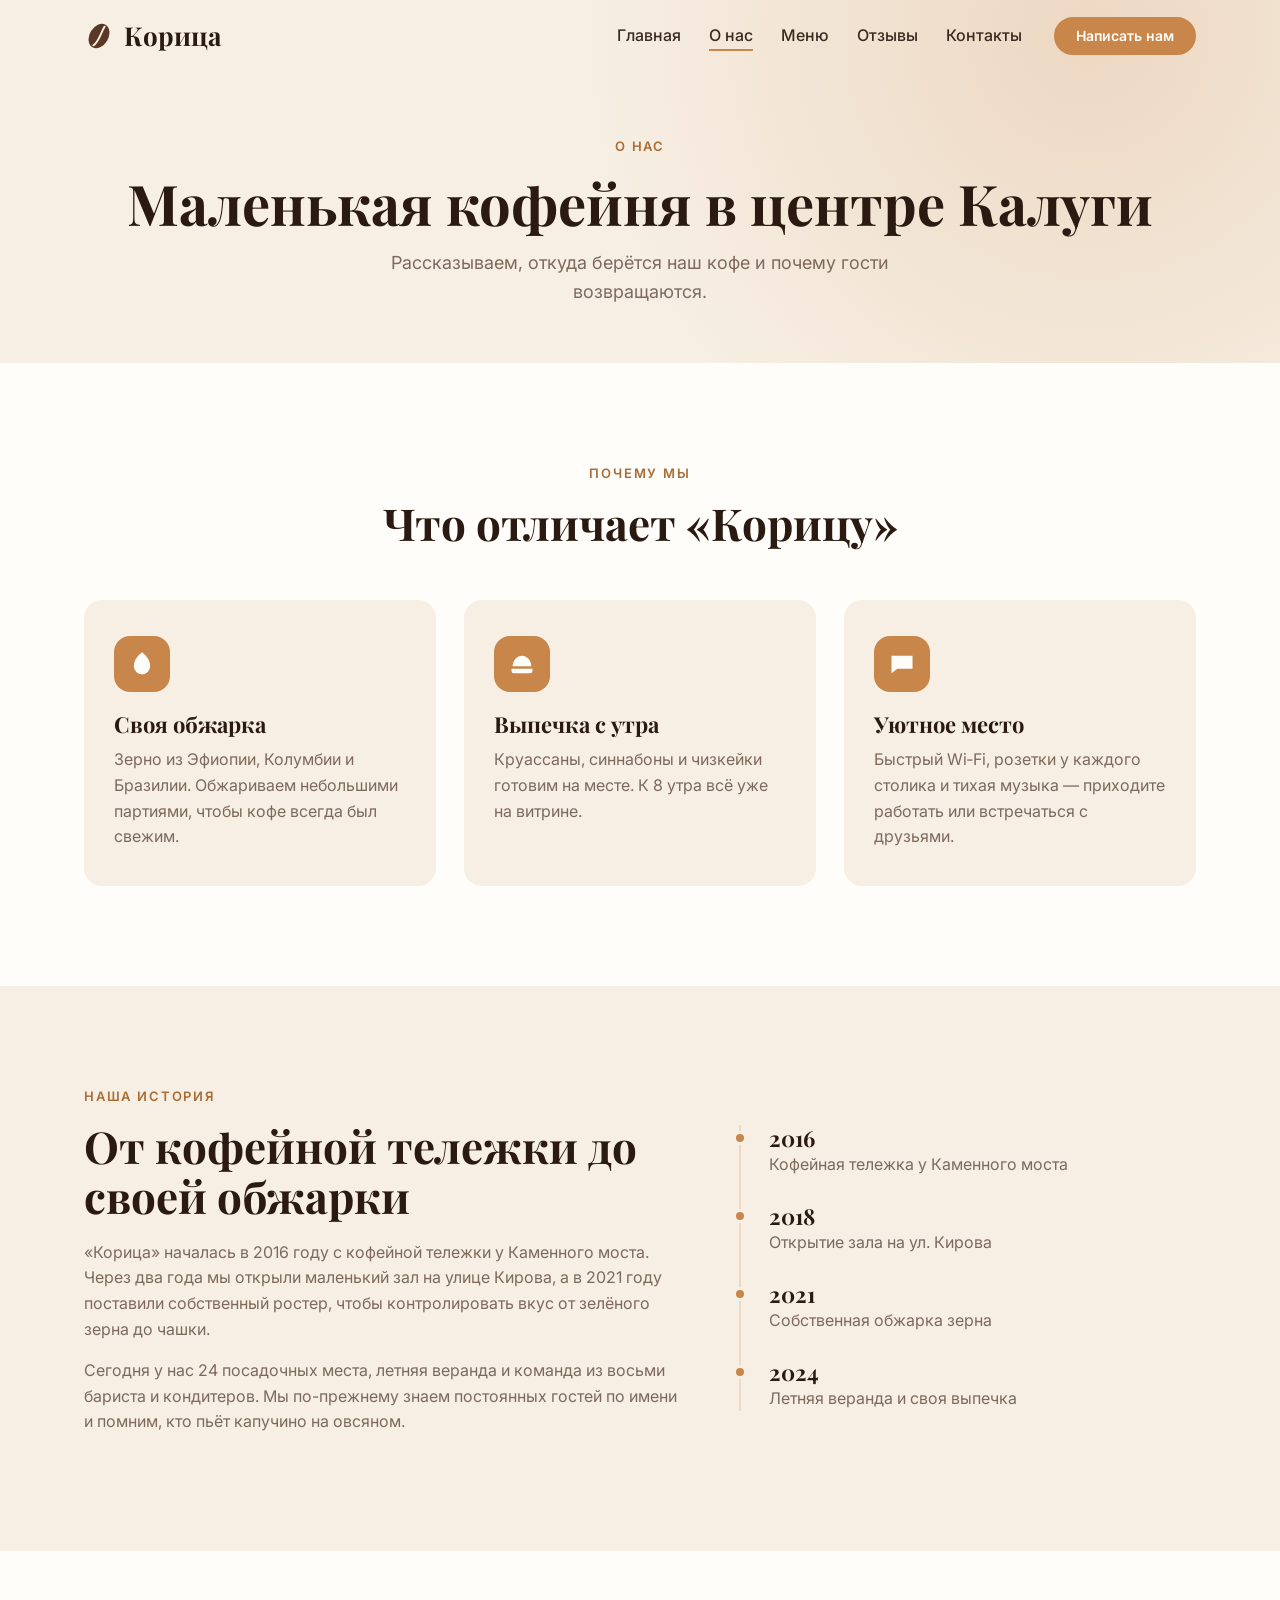
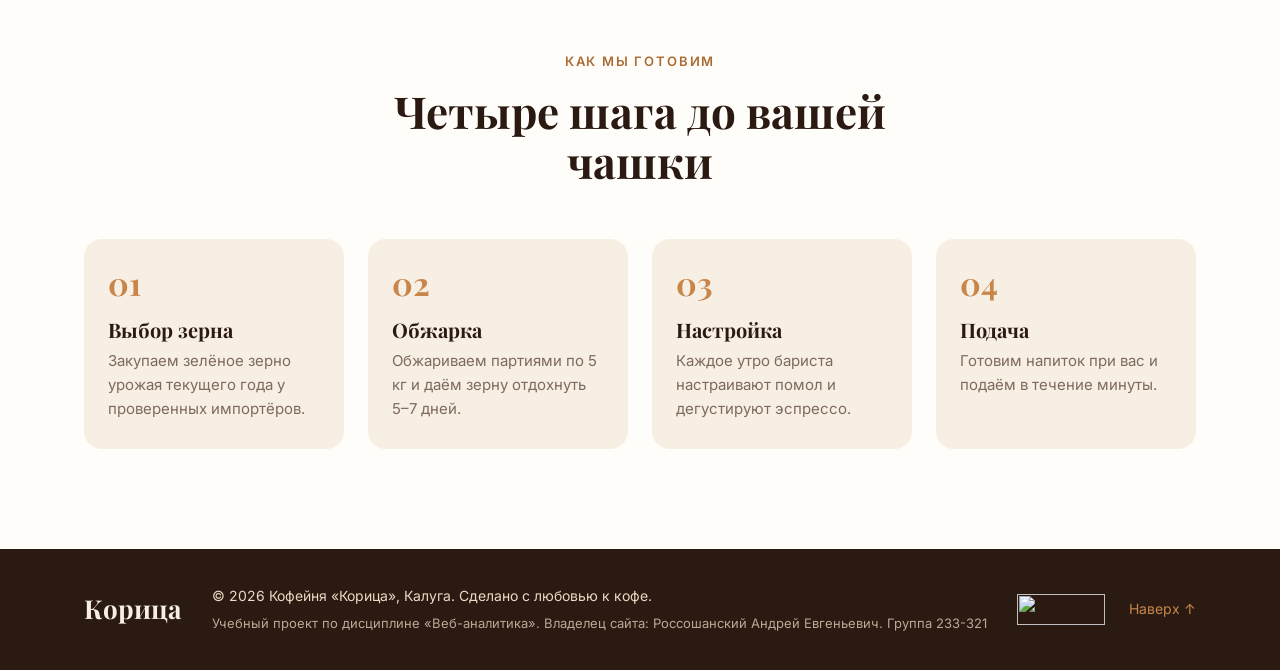
==== about.html @ 3df89023 "Split site into five pages and add LiveInternet counter to footer Co-Authored-By: Claude Opus 5.5 <n" ====
<!DOCTYPE html>
<html lang="ru">
<head>
  <meta charset="UTF-8">
  <meta name="viewport" content="width=device-width, initial-scale=1.0">
  <title>О нас — кофейня «Корица», Калуга</title>
  <meta name="description" content="История кофейни «Корица», собственная обжарка и как мы готовим кофе.">
  <link rel="preconnect" href="https://fonts.googleapis.com">
  <link rel="preconnect" href="https://fonts.gstatic.com" crossorigin>
  <link href="https://fonts.googleapis.com/css2?family=Playfair+Display:wght@600;700&family=Inter:wght@400;500;600&display=swap" rel="stylesheet">
  <link rel="stylesheet" href="css/style.css">
</head>
<body>
  <header class="header" id="header">
    <div class="container header__inner">
      <a href="index.html" class="logo" aria-label="Корица — на главную">
        <svg class="logo__icon" viewBox="0 0 32 32" aria-hidden="true">
          <ellipse cx="16" cy="16" rx="10" ry="14" transform="rotate(30 16 16)" fill="currentColor"/>
          <path d="M10 26c6-4 8-14 12-20" stroke="var(--cream)" stroke-width="2" fill="none" stroke-linecap="round"/>
        </svg>
        Корица
      </a>

      <nav class="nav" id="nav" aria-label="Основная навигация">
        <ul class="nav__list">
          <li><a href="index.html" class="nav__link">Главная</a></li>
          <li><a href="about.html" class="nav__link is-active" aria-current="page">О нас</a></li>
          <li><a href="menu.html" class="nav__link">Меню</a></li>
          <li><a href="reviews.html" class="nav__link">Отзывы</a></li>
          <li><a href="contacts.html" class="nav__link">Контакты</a></li>
        </ul>
        <a href="contacts.html#feedback" class="btn btn--small nav__cta">Написать нам</a>
      </nav>

      <button class="burger" id="burger" aria-label="Открыть меню" aria-expanded="false" aria-controls="nav">
        <span></span><span></span><span></span>
      </button>
    </div>
  </header>

  <main id="top">
    <section class="page-hero">
      <div class="container">
        <p class="hero__eyebrow">О нас</p>
        <h1 class="page-hero__title">Маленькая кофейня в центре Калуги</h1>
        <p class="page-hero__text">Рассказываем, откуда берётся наш кофе и почему гости возвращаются.</p>
      </div>
    </section>

    <!-- About -->
    <section class="section about">
      <div class="container">
        <div class="section__head reveal">
          <p class="section__eyebrow">Почему мы</p>
          <h2 class="section__title">Что отличает «Корицу»</h2>
        </div>
        <div class="features">
          <article class="feature reveal">
            <div class="feature__icon">
              <svg viewBox="0 0 24 24" aria-hidden="true"><path d="M12 2C7 6 5 10 5 14a7 7 0 0 0 14 0c0-4-2-8-7-12Z"/></svg>
            </div>
            <h3 class="feature__title">Своя обжарка</h3>
            <p class="feature__text">Зерно из Эфиопии, Колумбии и Бразилии. Обжариваем небольшими партиями, чтобы кофе всегда был свежим.</p>
          </article>
          <article class="feature reveal">
            <div class="feature__icon">
              <svg viewBox="0 0 24 24" aria-hidden="true"><path d="M4 14c0-5 4-9 8-9s8 4 8 9H4Zm-1 2h18v2a2 2 0 0 1-2 2H5a2 2 0 0 1-2-2v-2Z"/></svg>
            </div>
            <h3 class="feature__title">Выпечка с утра</h3>
            <p class="feature__text">Круассаны, синнабоны и чизкейки готовим на месте. К 8 утра всё уже на витрине.</p>
          </article>
          <article class="feature reveal">
            <div class="feature__icon">
              <svg viewBox="0 0 24 24" aria-hidden="true"><path d="M3 5h18v11H8l-5 4V5Zm5 5h2v2H8v-2Zm4 0h2v2h-2v-2Zm4 0h2v2h-2v-2Z"/></svg>
            </div>
            <h3 class="feature__title">Уютное место</h3>
            <p class="feature__text">Быстрый Wi‑Fi, розетки у каждого столика и тихая музыка — приходите работать или встречаться с друзьями.</p>
          </article>
        </div>
      </div>
    </section>

    <!-- Story -->
    <section class="section story">
      <div class="container story__inner">
        <div class="story__text reveal">
          <p class="section__eyebrow">Наша история</p>
          <h2 class="section__title">От кофейной тележки до своей обжарки</h2>
          <p>«Корица» началась в 2016 году с кофейной тележки у Каменного моста. Через два года мы открыли маленький зал на улице Кирова, а в 2021 году поставили собственный ростер, чтобы контролировать вкус от зелёного зерна до чашки.</p>
          <p>Сегодня у нас 24 посадочных места, летняя веранда и команда из восьми бариста и кондитеров. Мы по-прежнему знаем постоянных гостей по имени и помним, кто пьёт капучино на овсяном.</p>
        </div>
        <ul class="timeline reveal">
          <li><strong>2016</strong><span>Кофейная тележка у Каменного моста</span></li>
          <li><strong>2018</strong><span>Открытие зала на ул. Кирова</span></li>
          <li><strong>2021</strong><span>Собственная обжарка зерна</span></li>
          <li><strong>2024</strong><span>Летняя веранда и своя выпечка</span></li>
        </ul>
      </div>
    </section>

    <!-- Steps -->
    <section class="section steps">
      <div class="container">
        <div class="section__head reveal">
          <p class="section__eyebrow">Как мы готовим</p>
          <h2 class="section__title">Четыре шага до вашей чашки</h2>
        </div>
        <ol class="steps__list">
          <li class="step reveal"><span class="step__num">01</span><h3>Выбор зерна</h3><p>Закупаем зелёное зерно урожая текущего года у проверенных импортёров.</p></li>
          <li class="step reveal"><span class="step__num">02</span><h3>Обжарка</h3><p>Обжариваем партиями по 5 кг и даём зерну отдохнуть 5–7 дней.</p></li>
          <li class="step reveal"><span class="step__num">03</span><h3>Настройка</h3><p>Каждое утро бариста настраивают помол и дегустируют эспрессо.</p></li>
          <li class="step reveal"><span class="step__num">04</span><h3>Подача</h3><p>Готовим напиток при вас и подаём в течение минуты.</p></li>
        </ol>
      </div>
    </section>
  </main>

  <footer class="footer">
    <div class="container footer__inner">
      <a href="index.html" class="logo logo--light">Корица</a>
      <div class="footer__text">
        <p>© <span id="year"></span> Кофейня «Корица», Калуга. Сделано с любовью к кофе.</p>
        <p class="footer__note">Учебный проект по дисциплине «Веб-аналитика». Владелец сайта: Россошанский Андрей Евгеньевич. Группа 233-321</p>
      </div>
      <div class="footer__side">
        <div class="footer__counter">
        <!--LiveInternet counter--><a href="https://www.liveinternet.ru/click"
        target="_blank" rel="noopener"><img id="licnt8C1A" width="88" height="31" style="border:0"
        title="LiveInternet: показано число просмотров за 24 часа, посетителей за 24 часа и за сегодня"
        src="[data-uri]"
        alt=""/></a><script>(function(d,s){d.getElementById("licnt8C1A").src=
        "https://counter.yadro.ru/hit?t14.6;r"+escape(d.referrer)+
        ((typeof(s)=="undefined")?"":";s"+s.width+"*"+s.height+"*"+
        (s.colorDepth?s.colorDepth:s.pixelDepth))+";u"+escape(d.URL)+
        ";h"+escape(d.title.substring(0,150))+";"+Math.random()})
        (document,screen)</script><!--/LiveInternet-->
        </div>
        <a href="#top" class="footer__up">Наверх ↑</a>
      </div>
    </div>
  </footer>

  <script src="js/main.js"></script>
</body>
</html>
---- css/style.css ----
/* ===== Variables ===== */
:root {
  --espresso: #2b1a12;
  --coffee: #5a3825;
  --caramel: #c8864a;
  --caramel-dark: #a96c34;
  --cream: #f7efe4;
  --latte: #ead9c3;
  --white: #fffdf9;
  --text: #3a2a20;
  --muted: #7d6a5c;
  --error: #c0392b;
  --success: #2e7d4f;

  --radius: 18px;
  --shadow: 0 12px 30px rgba(43, 26, 18, 0.12);
  --header-h: 72px;
  --font-head: "Playfair Display", Georgia, serif;
  --font-body: "Inter", system-ui, -apple-system, sans-serif;
}

/* ===== Base ===== */
*,
*::before,
*::after {
  box-sizing: border-box;
}

html {
  scroll-behavior: smooth;
  scroll-padding-top: var(--header-h);
}

body {
  margin: 0;
  font-family: var(--font-body);
  font-size: 16px;
  line-height: 1.6;
  color: var(--text);
  background: var(--cream);
  -webkit-font-smoothing: antialiased;
}

body.no-scroll {
  overflow: hidden;
}

img {
  max-width: 100%;
  display: block;
}

a {
  color: inherit;
}

h1, h2, h3 {
  font-family: var(--font-head);
  line-height: 1.15;
  margin: 0;
  color: var(--espresso);
}

.container {
  width: 100%;
  max-width: 1160px;
  margin: 0 auto;
  padding: 0 24px;
}

/* ===== Buttons ===== */
.btn {
  display: inline-flex;
  align-items: center;
  justify-content: center;
  gap: 8px;
  padding: 14px 28px;
  border: 2px solid var(--caramel);
  border-radius: 999px;
  background: var(--caramel);
  color: var(--white);
  font: 600 16px/1 var(--font-body);
  text-decoration: none;
  cursor: pointer;
  transition: background 0.2s, border-color 0.2s, color 0.2s, transform 0.2s;
}

.btn:hover {
  background: var(--caramel-dark);
  border-color: var(--caramel-dark);
  transform: translateY(-2px);
}

.btn:focus-visible,
.tabs__btn:focus-visible,
.burger:focus-visible {
  outline: 3px solid var(--espresso);
  outline-offset: 3px;
}

.btn--ghost {
  background: transparent;
  color: var(--espresso);
  border-color: var(--espresso);
}

.btn--ghost:hover {
  background: var(--espresso);
  border-color: var(--espresso);
  color: var(--white);
}

.btn--small {
  padding: 10px 20px;
  font-size: 14px;
}

.btn--full {
  width: 100%;
}

.btn:disabled {
  opacity: 0.6;
  cursor: wait;
  transform: none;
}

/* ===== Header ===== */
.header {
  position: fixed;
  inset: 0 0 auto;
  z-index: 100;
  height: var(--header-h);
  transition: background 0.3s, box-shadow 0.3s;
}

.header.is-scrolled {
  background: rgba(247, 239, 228, 0.92);
  backdrop-filter: blur(10px);
  box-shadow: 0 2px 16px rgba(43, 26, 18, 0.08);
}

.header__inner {
  height: 100%;
  display: flex;
  align-items: center;
  justify-content: space-between;
}

.logo {
  display: inline-flex;
  align-items: center;
  gap: 10px;
  font: 700 26px/1 var(--font-head);
  color: var(--espresso);
  text-decoration: none;
}

.logo__icon {
  width: 30px;
  height: 30px;
  color: var(--coffee);
}

.logo--light {
  color: var(--cream);
}

.nav {
  display: flex;
  align-items: center;
  gap: 32px;
}

.nav__list {
  display: flex;
  gap: 28px;
  list-style: none;
  margin: 0;
  padding: 0;
}

.nav__link {
  position: relative;
  font-weight: 500;
  text-decoration: none;
  padding: 4px 0;
}

.nav__link::after {
  content: "";
  position: absolute;
  left: 0;
  bottom: -2px;
  width: 100%;
  height: 2px;
  background: var(--caramel);
  transform: scaleX(0);
  transform-origin: left;
  transition: transform 0.25s;
}

.nav__link:hover::after,
.nav__link.is-active::after {
  transform: scaleX(1);
}

.burger {
  display: none;
  width: 44px;
  height: 44px;
  padding: 10px;
  border: 0;
  background: transparent;
  cursor: pointer;
  position: relative;
  z-index: 110;
}

.burger span {
  display: block;
  height: 2px;
  margin: 5px 0;
  background: var(--espresso);
  border-radius: 2px;
  transition: transform 0.3s, opacity 0.3s;
}

.burger.is-open span:nth-child(1) { transform: translateY(7px) rotate(45deg); }
.burger.is-open span:nth-child(2) { opacity: 0; }
.burger.is-open span:nth-child(3) { transform: translateY(-7px) rotate(-45deg); }

/* ===== Hero ===== */
.hero {
  min-height: 100vh;
  display: flex;
  align-items: center;
  padding: calc(var(--header-h) + 40px) 0 80px;
  background:
    radial-gradient(circle at 85% 20%, rgba(200, 134, 74, 0.25), transparent 45%),
    radial-gradient(circle at 10% 90%, rgba(90, 56, 37, 0.12), transparent 40%),
    var(--cream);
  overflow: hidden;
}

.hero__inner {
  display: grid;
  grid-template-columns: 1.1fr 0.9fr;
  align-items: center;
  gap: 48px;
}

.hero__eyebrow,
.section__eyebrow {
  margin: 0 0 14px;
  font-size: 13px;
  font-weight: 600;
  letter-spacing: 0.14em;
  text-transform: uppercase;
  color: var(--caramel-dark);
}

.hero__title {
  font-size: clamp(38px, 6vw, 68px);
  margin-bottom: 22px;
}

.hero__text {
  max-width: 520px;
  margin: 0 0 32px;
  font-size: 18px;
  color: var(--muted);
}

.hero__actions {
  display: flex;
  flex-wrap: wrap;
  gap: 14px;
}

.hero__stats {
  display: flex;
  gap: 40px;
  list-style: none;
  margin: 48px 0 0;
  padding: 0;
}

.hero__stats strong {
  display: block;
  font: 700 30px/1.1 var(--font-head);
  color: var(--espresso);
}

.hero__stats span {
  font-size: 14px;
  color: var(--muted);
}

/* Cup illustration */
.hero__visual {
  display: flex;
  justify-content: center;
}

.cup {
  position: relative;
  width: 280px;
  height: 300px;
  animation: float 5s ease-in-out infinite;
}

.cup__body {
  position: absolute;
  bottom: 40px;
  left: 30px;
  width: 200px;
  height: 170px;
  background: linear-gradient(135deg, var(--white), var(--latte));
  border-radius: 0 0 90px 90px;
  box-shadow: var(--shadow);
  overflow: hidden;
}

.cup__latte {
  position: absolute;
  top: 0;
  left: 0;
  right: 0;
  height: 32px;
  background: radial-gradient(ellipse at center, #e9c79f 0 25%, var(--coffee) 26% 100%);
  border-radius: 50%;
  transform: translateY(-50%) scaleY(0.8);
}

.cup__handle {
  position: absolute;
  bottom: 95px;
  right: 18px;
  width: 60px;
  height: 70px;
  border: 14px solid var(--latte);
  border-left: 0;
  border-radius: 0 40px 40px 0;
}

.cup__saucer {
  position: absolute;
  bottom: 20px;
  left: 0;
  width: 260px;
  height: 34px;
  background: linear-gradient(var(--white), var(--latte));
  border-radius: 50%;
  box-shadow: 0 14px 24px rgba(43, 26, 18, 0.15);
  z-index: -1;
}

.cup__steam {
  position: absolute;
  top: 0;
  left: 80px;
  display: flex;
  gap: 18px;
}

.cup__steam span {
  width: 10px;
  height: 70px;
  border-radius: 10px;
  background: linear-gradient(to top, rgba(125, 106, 92, 0.35), transparent);
  filter: blur(3px);
  animation: steam 3s ease-in-out infinite;
}

.cup__steam span:nth-child(2) { animation-delay: 0.6s; height: 90px; }
.cup__steam span:nth-child(3) { animation-delay: 1.2s; }

@keyframes float {
  0%, 100% { transform: translateY(0); }
  50% { transform: translateY(-12px); }
}

@keyframes steam {
  0% { transform: translateY(20px) scaleY(0.6); opacity: 0; }
  50% { opacity: 1; }
  100% { transform: translateY(-20px) scaleY(1.1); opacity: 0; }
}

/* ===== Sections ===== */
.section {
  padding: 100px 0;
}

.section__head {
  max-width: 640px;
  margin: 0 auto 52px;
  text-align: center;
}

.section__title {
  font-size: clamp(30px, 4vw, 44px);
}

/* About */
.about {
  background: var(--white);
}

.features {
  display: grid;
  grid-template-columns: repeat(3, 1fr);
  gap: 28px;
}

.feature {
  padding: 36px 30px;
  background: var(--cream);
  border-radius: var(--radius);
  transition: transform 0.3s, box-shadow 0.3s;
}

.feature:hover {
  transform: translateY(-6px);
  box-shadow: var(--shadow);
}

.feature__icon {
  display: grid;
  place-items: center;
  width: 56px;
  height: 56px;
  margin-bottom: 20px;
  border-radius: 16px;
  background: var(--caramel);
}

.feature__icon svg {
  width: 28px;
  height: 28px;
  fill: var(--white);
}

.feature__title {
  font-size: 22px;
  margin-bottom: 10px;
}

.feature__text {
  margin: 0;
  color: var(--muted);
}

/* Menu */
.tabs {
  display: flex;
  flex-wrap: wrap;
  justify-content: center;
  gap: 10px;
  margin-bottom: 40px;
}

.tabs__btn {
  padding: 10px 20px;
  border: 1.5px solid var(--latte);
  border-radius: 999px;
  background: var(--white);
  color: var(--text);
  font: 500 15px/1 var(--font-body);
  cursor: pointer;
  transition: background 0.2s, color 0.2s, border-color 0.2s;
}

.tabs__btn:hover {
  border-color: var(--caramel);
}

.tabs__btn.is-active {
  background: var(--espresso);
  border-color: var(--espresso);
  color: var(--cream);
}

.menu__grid {
  display: grid;
  grid-template-columns: repeat(2, 1fr);
  gap: 18px 40px;
  list-style: none;
  margin: 0;
  padding: 0;
}

.menu-item {
  display: flex;
  gap: 18px;
  align-items: flex-start;
  padding: 20px;
  border-radius: var(--radius);
  background: var(--white);
  animation: fadeUp 0.4s ease both;
}

.menu-item__emoji {
  flex-shrink: 0;
  display: grid;
  place-items: center;
  width: 56px;
  height: 56px;
  border-radius: 50%;
  background: var(--cream);
  font-size: 28px;
}

.menu-item__body {
  flex: 1;
  min-width: 0;
}

.menu-item__top {
  display: flex;
  align-items: baseline;
  gap: 10px;
}

.menu-item__name {
  font: 600 18px/1.3 var(--font-body);
  color: var(--espresso);
}

.menu-item__dots {
  flex: 1;
  border-bottom: 2px dotted var(--latte);
  transform: translateY(-4px);
}

.menu-item__price {
  font-weight: 600;
  color: var(--caramel-dark);
  white-space: nowrap;
}

.menu-item__desc {
  margin: 4px 0 0;
  font-size: 14px;
  color: var(--muted);
}

.menu-item__tag {
  display: inline-block;
  margin-left: 6px;
  padding: 2px 8px;
  border-radius: 999px;
  background: var(--caramel);
  color: var(--white);
  font-size: 11px;
  font-weight: 600;
  vertical-align: middle;
}

@keyframes fadeUp {
  from { opacity: 0; transform: translateY(12px); }
  to { opacity: 1; transform: none; }
}

/* Reviews */
.reviews {
  background: var(--espresso);
}

.reviews .section__title {
  color: var(--cream);
}

.reviews .section__eyebrow {
  color: var(--caramel);
}

.reviews__grid {
  display: grid;
  grid-template-columns: repeat(3, 1fr);
  gap: 24px;
}

.review {
  margin: 0;
  padding: 32px;
  border-radius: var(--radius);
  background: rgba(255, 253, 249, 0.06);
  border: 1px solid rgba(255, 253, 249, 0.1);
  color: var(--latte);
}

.review p {
  margin: 0 0 18px;
  font: 400 18px/1.55 var(--font-head);
  font-style: italic;
}

.review footer {
  font-size: 14px;
  color: var(--caramel);
}

/* Contacts + form */
.contacts__inner {
  display: grid;
  grid-template-columns: 1fr 1.15fr;
  gap: 60px;
  align-items: start;
}

.contacts__list {
  list-style: none;
  margin: 32px 0 0;
  padding: 0;
  display: grid;
  gap: 22px;
}

.contacts__list li {
  font-size: 17px;
}

.contacts__list a {
  text-decoration: none;
  border-bottom: 1px solid var(--caramel);
}

.contacts__label {
  display: block;
  font-size: 13px;
  font-weight: 600;
  letter-spacing: 0.08em;
  text-transform: uppercase;
  color: var(--muted);
}

.form {
  padding: 40px;
  border-radius: 24px;
  background: var(--white);
  box-shadow: var(--shadow);
}

.form__title {
  font-size: 28px;
  margin-bottom: 6px;
}

.form__subtitle {
  margin: 0 0 28px;
  color: var(--muted);
}

.form__row {
  display: grid;
  grid-template-columns: 1fr 1fr;
  gap: 16px;
}

.form__field {
  display: flex;
  flex-direction: column;
  margin-bottom: 14px;
}

.form__field label {
  margin-bottom: 6px;
  font-size: 14px;
  font-weight: 600;
}

.form__field small {
  font-weight: 400;
  color: var(--muted);
}

.form input[type="text"],
.form input[type="email"],
.form input[type="tel"],
.form select,
.form textarea {
  width: 100%;
  padding: 13px 16px;
  border: 1.5px solid var(--latte);
  border-radius: 12px;
  background: var(--cream);
  color: var(--text);
  font: 400 16px/1.4 var(--font-body);
  transition: border-color 0.2s, box-shadow 0.2s, background 0.2s;
}

.form textarea {
  resize: vertical;
  min-height: 110px;
}

.form input:focus,
.form select:focus,
.form textarea:focus {
  outline: none;
  border-color: var(--caramel);
  background: var(--white);
  box-shadow: 0 0 0 4px rgba(200, 134, 74, 0.18);
}

.form .is-invalid {
  border-color: var(--error);
}

.form__error {
  min-height: 18px;
  margin-top: 4px;
  font-size: 13px;
  color: var(--error);
}

.form__check {
  display: flex;
  align-items: flex-start;
  gap: 10px;
  font-size: 14px;
  color: var(--muted);
  cursor: pointer;
}

.form__check input {
  width: 18px;
  height: 18px;
  margin: 2px 0 0;
  accent-color: var(--caramel);
  flex-shrink: 0;
}

.form__error--check {
  display: block;
  margin-bottom: 18px;
}

.form__status {
  min-height: 24px;
  margin: 16px 0 0;
  text-align: center;
  font-weight: 500;
}

.form__status.is-success { color: var(--success); }
.form__status.is-error { color: var(--error); }

/* Footer */
.footer {
  padding: 36px 0;
  background: var(--espresso);
  color: var(--latte);
  font-size: 14px;
}

.footer__inner {
  display: flex;
  align-items: center;
  justify-content: space-between;
  gap: 20px;
}

.footer p {
  margin: 0;
}

.footer__note {
  margin-top: 6px !important;
  font-size: 13px;
  opacity: 0.75;
}

.footer__up {
  text-decoration: none;
  color: var(--caramel);
}

/* Reveal on scroll */
.reveal {
  opacity: 0;
  transform: translateY(24px);
  transition: opacity 0.7s ease, transform 0.7s ease;
}

.reveal.is-visible {
  opacity: 1;
  transform: none;
}

/* ===== Inner pages ===== */
.page-hero {
  padding: calc(var(--header-h) + 64px) 0 56px;
  text-align: center;
  background:
    radial-gradient(circle at 85% 10%, rgba(200, 134, 74, 0.22), transparent 45%),
    var(--cream);
}

.page-hero__title {
  font-size: clamp(34px, 5vw, 56px);
  margin-bottom: 14px;
}

.page-hero__text {
  max-width: 560px;
  margin: 0 auto;
  font-size: 18px;
  color: var(--muted);
}

.section__more {
  margin-top: 40px;
  text-align: center;
}

/* CTA band */
.cta {
  padding: 0 0 100px;
}

.cta__inner {
  display: flex;
  align-items: center;
  justify-content: space-between;
  gap: 32px;
  padding: 48px;
  border-radius: 24px;
  background: var(--espresso);
}

.cta__title {
  font-size: clamp(24px, 3vw, 32px);
  color: var(--cream);
  margin-bottom: 8px;
}

.cta__text {
  margin: 0;
  color: var(--latte);
}

.cta .btn {
  flex-shrink: 0;
}

/* Story */
.story {
  background: var(--cream);
}

.story__inner {
  display: grid;
  grid-template-columns: 1.3fr 1fr;
  gap: 60px;
  align-items: center;
}

.story__text p:not(.section__eyebrow) {
  color: var(--muted);
}

.story__text .section__title {
  margin-bottom: 18px;
}

.timeline {
  list-style: none;
  margin: 0;
  padding: 0 0 0 28px;
  border-left: 2px solid var(--latte);
  display: grid;
  gap: 26px;
}

.timeline li {
  position: relative;
}

.timeline li::before {
  content: "";
  position: absolute;
  left: -36px;
  top: 6px;
  width: 14px;
  height: 14px;
  border-radius: 50%;
  background: var(--caramel);
  border: 3px solid var(--cream);
}

.timeline strong {
  display: block;
  font: 700 22px/1.2 var(--font-head);
  color: var(--espresso);
}

.timeline span {
  color: var(--muted);
}

/* Steps */
.steps {
  background: var(--white);
}

.steps__list {
  display: grid;
  grid-template-columns: repeat(4, 1fr);
  gap: 24px;
  list-style: none;
  margin: 0;
  padding: 0;
}

.step {
  padding: 28px 24px;
  border-radius: var(--radius);
  background: var(--cream);
}

.step__num {
  font: 700 32px/1 var(--font-head);
  color: var(--caramel);
}

.step h3 {
  margin: 14px 0 8px;
  font-size: 20px;
}

.step p {
  margin: 0;
  font-size: 15px;
  color: var(--muted);
}

/* Rating */
.rating__inner {
  display: flex;
  align-items: center;
  gap: 40px;
  max-width: 820px;
  margin: 0 auto;
  padding: 40px;
  border-radius: 24px;
  background: var(--white);
  box-shadow: var(--shadow);
}

.rating__score strong {
  display: block;
  font: 700 64px/1 var(--font-head);
  color: var(--caramel-dark);
}

.rating__score span {
  font-size: 14px;
  color: var(--muted);
}

.rating__text {
  margin: 0;
  font-size: 17px;
}

.rating__text a {
  color: var(--caramel-dark);
}

/* Footer counter */
.footer__side {
  display: flex;
  align-items: center;
  gap: 24px;
}

.footer__counter {
  line-height: 0;
}

.footer__counter img {
  display: inline-block;
}

/* ===== Responsive ===== */
@media (max-width: 1024px) {
  .hero__inner {
    grid-template-columns: 1fr;
    text-align: center;
  }

  .hero__text {
    margin-left: auto;
    margin-right: auto;
  }

  .hero__actions,
  .hero__stats {
    justify-content: center;
  }

  .hero__visual {
    order: -1;
  }

  .cup {
    transform: scale(0.8);
  }

  .features,
  .reviews__grid {
    grid-template-columns: repeat(2, 1fr);
  }

  .contacts__inner {
    grid-template-columns: 1fr;
    gap: 40px;
  }
}

@media (max-width: 860px) {
  .burger {
    display: block;
  }

  .nav {
    position: fixed;
    inset: 0;
    flex-direction: column;
    justify-content: center;
    gap: 40px;
    background: var(--cream);
    transform: translateX(100%);
    visibility: hidden;
    transition: transform 0.35s ease, visibility 0.35s;
  }

  .nav.is-open {
    transform: none;
    visibility: visible;
  }

  .nav__list {
    flex-direction: column;
    align-items: center;
    gap: 26px;
  }

  .nav__link {
    font: 600 26px/1 var(--font-head);
  }

  .menu__grid {
    grid-template-columns: 1fr;
  }
}

@media (max-width: 640px) {
  :root {
    --header-h: 64px;
  }

  .container {
    padding: 0 16px;
  }

  .section {
    padding: 70px 0;
  }

  .hero {
    min-height: auto;
  }

  .hero__text {
    font-size: 16px;
  }

  .hero__actions .btn {
    flex: 1 1 100%;
  }

  .hero__stats {
    gap: 24px;
  }

  .hero__stats strong {
    font-size: 24px;
  }

  .cup {
    transform: scale(0.65);
    margin: -50px 0 -60px;
  }

  .features,
  .reviews__grid {
    grid-template-columns: 1fr;
  }

  .menu-item {
    padding: 16px;
    gap: 14px;
  }

  .menu-item__emoji {
    width: 46px;
    height: 46px;
    font-size: 22px;
  }

  .menu-item__name {
    font-size: 16px;
  }

  .form {
    padding: 28px 20px;
  }

  .form__row {
    grid-template-columns: 1fr;
    gap: 0;
  }

  .footer__inner {
    flex-direction: column;
    text-align: center;
  }
}

@media (prefers-reduced-motion: reduce) {
  *,
  *::before,
  *::after {
    animation: none !important;
    transition: none !important;
  }

  html {
    scroll-behavior: auto;
  }

  .reveal {
    opacity: 1;
    transform: none;
  }
}

@media (max-width: 1024px) {
  .story__inner {
    grid-template-columns: 1fr;
    gap: 40px;
  }

  .steps__list {
    grid-template-columns: repeat(2, 1fr);
  }
}

@media (max-width: 640px) {
  .page-hero {
    padding: calc(var(--header-h) + 40px) 0 40px;
  }

  .page-hero__text {
    font-size: 16px;
  }

  .cta {
    padding-bottom: 70px;
  }

  .cta__inner {
    flex-direction: column;
    align-items: stretch;
    text-align: center;
    padding: 32px 20px;
  }

  .steps__list {
    grid-template-columns: 1fr;
  }

  .rating__inner {
    flex-direction: column;
    text-align: center;
    gap: 16px;
    padding: 28px 20px;
  }

  .footer__side {
    flex-direction: column;
    gap: 14px;
  }
}
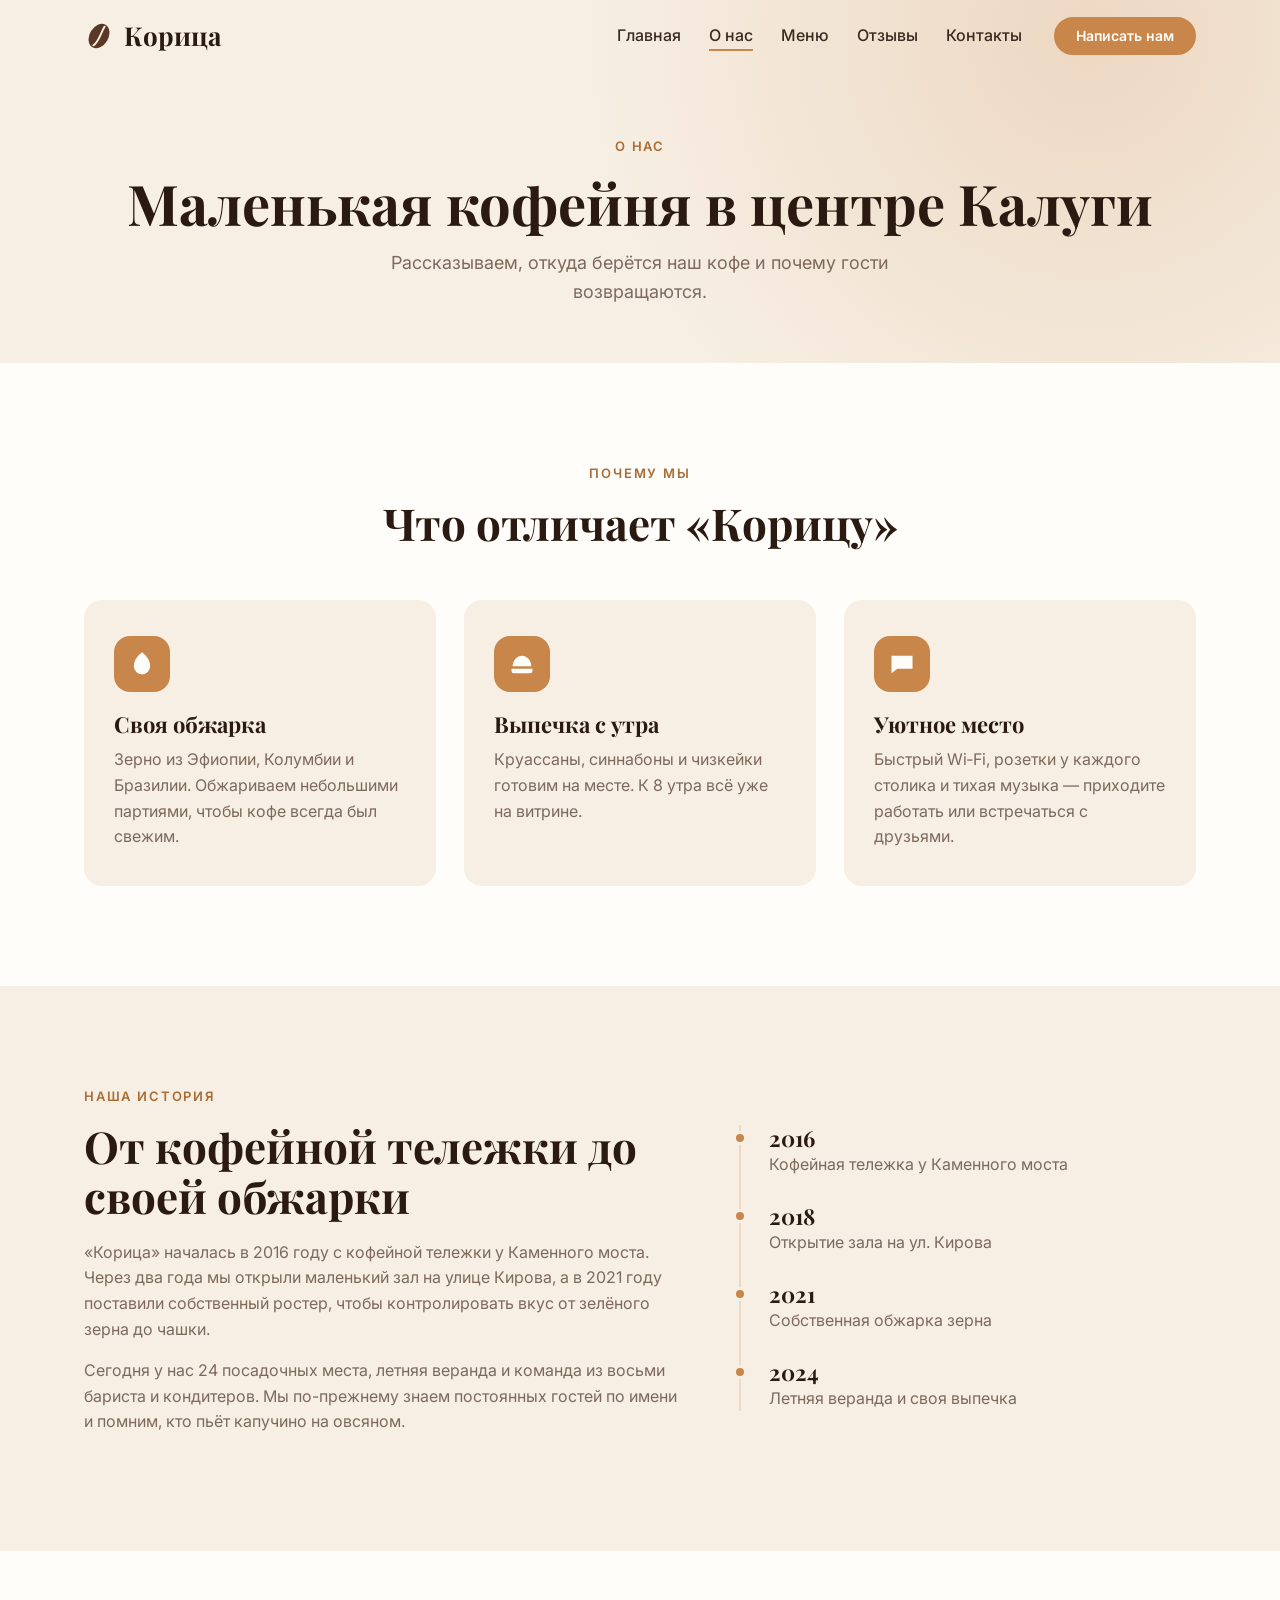
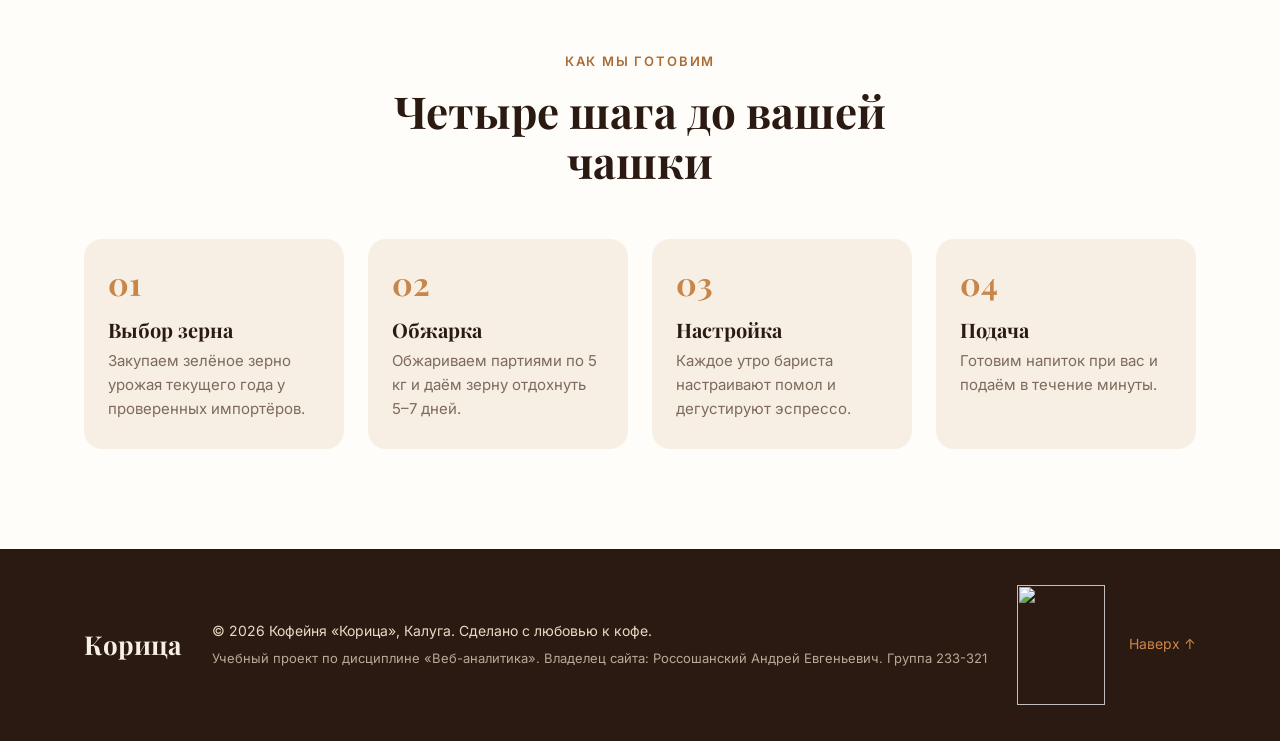
==== commit d99e3d6d: "Use the site's registered LiveInternet 88x120 counter code Co-Authored-By: Claude Opus 5.5 <noreply@" ====
--- a/about.html
+++ b/about.html
@@ -124,16 +124,16 @@
       </div>
       <div class="footer__side">
         <div class="footer__counter">
-        <!--LiveInternet counter--><a href="https://www.liveinternet.ru/click"
-        target="_blank" rel="noopener"><img id="licnt8C1A" width="88" height="31" style="border:0"
-        title="LiveInternet: показано число просмотров за 24 часа, посетителей за 24 часа и за сегодня"
-        src="[data-uri]"
-        alt=""/></a><script>(function(d,s){d.getElementById("licnt8C1A").src=
-        "https://counter.yadro.ru/hit?t14.6;r"+escape(d.referrer)+
-        ((typeof(s)=="undefined")?"":";s"+s.width+"*"+s.height+"*"+
-        (s.colorDepth?s.colorDepth:s.pixelDepth))+";u"+escape(d.URL)+
-        ";h"+escape(d.title.substring(0,150))+";"+Math.random()})
-        (document,screen)</script><!--/LiveInternet-->
+<!--LiveInternet counter--><a href="https://www.liveinternet.ru/click"
+target="_blank"><img id="licntDC97" width="88" height="120" style="border:0" 
+title="LiveInternet: показано количество просмотров и посетителей"
+src="[data-uri]"
+alt=""/></a><script>(function(d,s){d.getElementById("licntDC97").src=
+"https://counter.yadro.ru/hit?t27.6;r"+escape(d.referrer)+
+((typeof(s)=="undefined")?"":";s"+s.width+"*"+s.height+"*"+
+(s.colorDepth?s.colorDepth:s.pixelDepth))+";u"+escape(d.URL)+
+";h"+escape(d.title.substring(0,150))+";"+Math.random()})
+(document,screen)</script><!--/LiveInternet-->
         </div>
         <a href="#top" class="footer__up">Наверх ↑</a>
       </div>
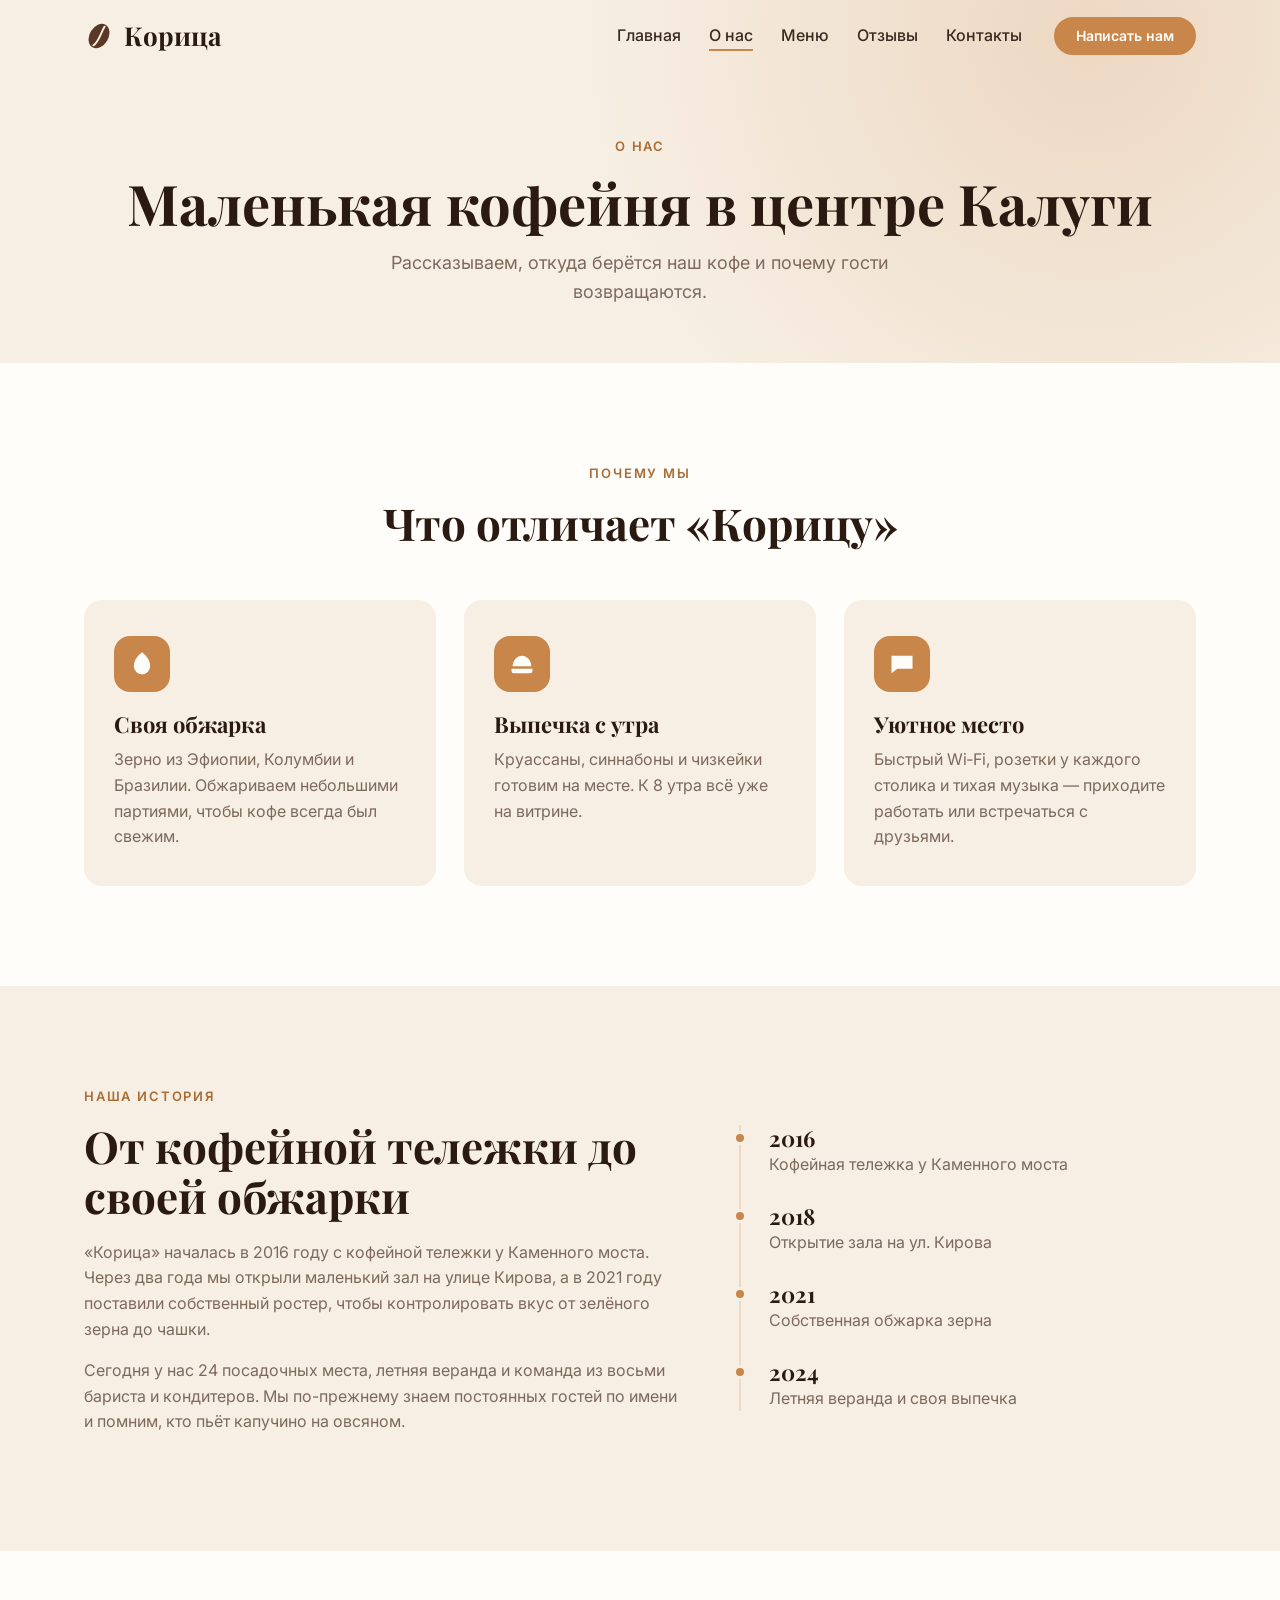
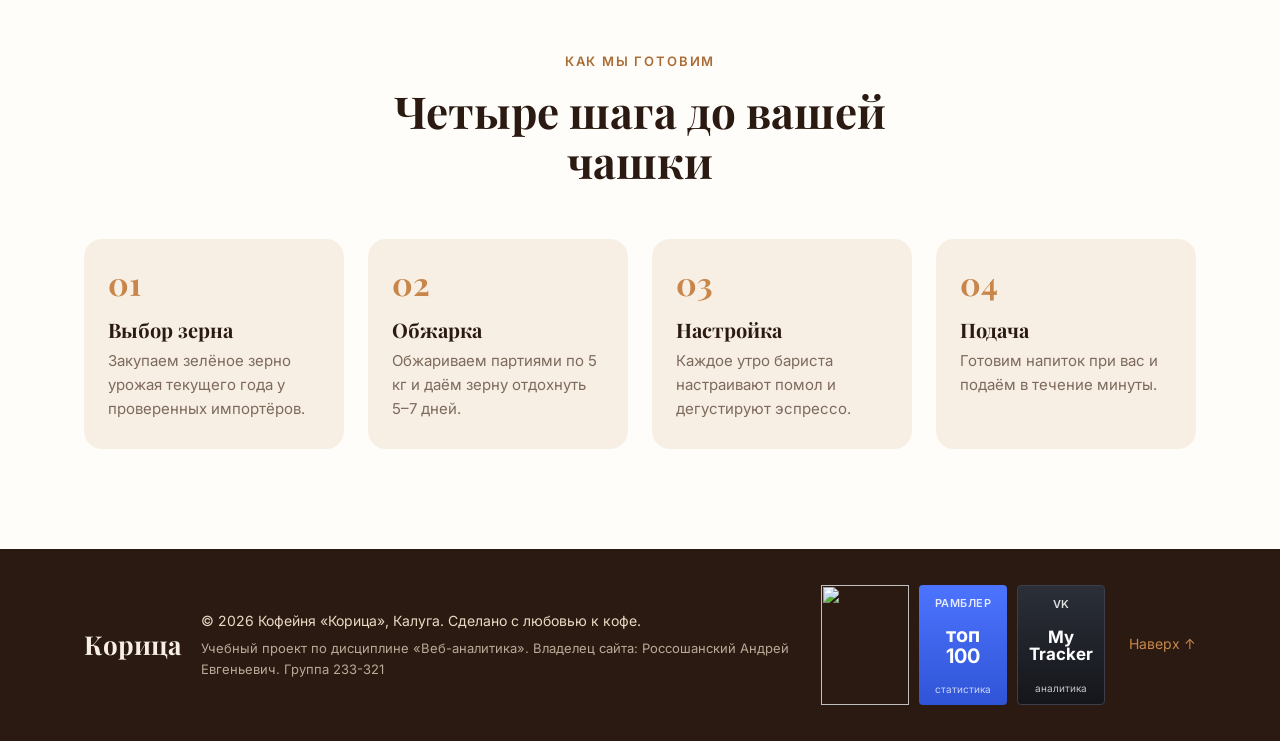
==== commit d816b5f0: "Add MyTracker counter and Top-100/MyTracker footer badges Co-Authored-By: Claude Opus 5.5 <noreply@a" ====
--- a/about.html
+++ b/about.html
@@ -123,7 +123,8 @@
         <p class="footer__note">Учебный проект по дисциплине «Веб-аналитика». Владелец сайта: Россошанский Андрей Евгеньевич. Группа 233-321</p>
       </div>
       <div class="footer__side">
-        <div class="footer__counter">
+        <div class="footer__counters">
+          <div class="footer__counter">
 <!--LiveInternet counter--><a href="https://www.liveinternet.ru/click"
 target="_blank"><img id="licntDC97" width="88" height="120" style="border:0" 
 title="LiveInternet: показано количество просмотров и посетителей"
@@ -134,12 +135,66 @@
 (s.colorDepth?s.colorDepth:s.pixelDepth))+";u"+escape(d.URL)+
 ";h"+escape(d.title.substring(0,150))+";"+Math.random()})
 (document,screen)</script><!--/LiveInternet-->
+          </div>
+          <a href="https://top100.rambler.ru/" class="stat-badge stat-badge--top100" target="_blank" rel="noopener" title="Сайт участвует в сборе статистики Рамблер/топ-100">
+            <span class="stat-badge__brand">Рамблер</span>
+            <span class="stat-badge__big">топ<br>100</span>
+            <span class="stat-badge__note">статистика</span>
+          </a>
+          <a href="https://tracker.my.com/" class="stat-badge stat-badge--mytracker" target="_blank" rel="noopener" title="Статистика сайта собирается MyTracker">
+            <span class="stat-badge__brand">VK</span>
+            <span class="stat-badge__big">My<br>Tracker</span>
+            <span class="stat-badge__note">аналитика</span>
+          </a>
         </div>
         <a href="#top" class="footer__up">Наверх ↑</a>
       </div>
     </div>
   </footer>
 
+<!-- Top100 (Kraken) Counter -->
+<script>
+    (function (w, d, c) {
+    (w[c] = w[c] || []).push(function() {
+        var options = {
+            project: 7753013,
+        };
+        try {
+            w.top100Counter = new top100(options);
+        } catch(e) { }
+    });
+    var n = d.getElementsByTagName("script")[0],
+    s = d.createElement("script"),
+    f = function () { n.parentNode.insertBefore(s, n); };
+    s.type = "text/javascript";
+    s.async = true;
+    s.src =
+    (d.location.protocol == "https:" ? "https:" : "http:") +
+    "//st.top100.ru/top100/top100.js";
+
+    if (w.opera == "[object Opera]") {
+    d.addEventListener("DOMContentLoaded", f, false);
+} else { f(); }
+})(window, document, "_top100q");
+</script>
+<noscript>
+  <img src="//counter.rambler.ru/top100.cnt?pid=7753013" alt="Топ-100" />
+</noscript>
+<!-- END Top100 (Kraken) Counter -->
+<!-- Top.Mail.Ru counter -->
+<script type="text/javascript">
+var _tmr = window._tmr || (window._tmr = []);
+_tmr.push({id: "3804408", type: "pageView", start: (new Date()).getTime()});
+(function (d, w, id) {
+  if (d.getElementById(id)) return;
+  var ts = d.createElement("script"); ts.type = "text/javascript"; ts.async = true; ts.id = id;
+  ts.src = "https://top-fwz1.mail.ru/js/code.js";
+  var f = function () {var s = d.getElementsByTagName("script")[0]; s.parentNode.insertBefore(ts, s);};
+  if (w.opera == "[object Opera]") { d.addEventListener("DOMContentLoaded", f, false); } else { f(); }
+})(document, window, "tmr-code");
+</script>
+<noscript><div><img src="https://top-fwz1.mail.ru/counter?id=3804408;js=na" style="position:absolute;left:-9999px;" alt="Top.Mail.Ru" /></div></noscript>
+<!-- /Top.Mail.Ru counter -->
   <script src="js/main.js"></script>
 </body>
 </html>
--- a/css/style.css
+++ b/css/style.css
@@ -972,12 +972,83 @@
 /* Footer counter */
 .footer__side {
   display: flex;
+  flex-shrink: 0;
   align-items: center;
   gap: 24px;
 }
 
+.footer__up {
+  white-space: nowrap;
+}
+
+.footer__counters {
+  display: flex;
+  flex-wrap: nowrap;
+  justify-content: center;
+  gap: 10px;
+}
+
 .footer__counter {
   line-height: 0;
+}
+
+/* Clickable 88x120 badges styled after the LiveInternet counter */
+.stat-badge {
+  display: flex;
+  flex-direction: column;
+  align-items: center;
+  justify-content: space-between;
+  width: 88px;
+  height: 120px;
+  padding: 10px 6px 8px;
+  border-radius: 4px;
+  color: #fff;
+  font-family: var(--font-body);
+  text-align: center;
+  text-decoration: none;
+  transition: transform 0.2s, filter 0.2s;
+}
+
+.stat-badge:hover {
+  transform: translateY(-2px);
+  filter: brightness(1.1);
+}
+
+.stat-badge:focus-visible {
+  outline: 2px solid var(--caramel);
+  outline-offset: 2px;
+}
+
+.stat-badge__brand {
+  font-size: 11px;
+  font-weight: 600;
+  letter-spacing: 0.04em;
+  text-transform: uppercase;
+  opacity: 0.85;
+}
+
+.stat-badge__big {
+  font-size: 20px;
+  font-weight: 700;
+  line-height: 1.05;
+}
+
+.stat-badge__note {
+  font-size: 10px;
+  opacity: 0.75;
+}
+
+.stat-badge--top100 {
+  background: linear-gradient(180deg, #4d74ff, #2f54d6);
+}
+
+.stat-badge--mytracker {
+  background: linear-gradient(180deg, #2b2f38, #14161b);
+  border: 1px solid #3a3f4a;
+}
+
+.stat-badge--mytracker .stat-badge__big {
+  font-size: 17px;
 }
 
 .footer__counter img {
@@ -1195,3 +1266,15 @@
     gap: 14px;
   }
 }
+
+@media (max-width: 860px) {
+  .footer__inner {
+    flex-direction: column;
+    text-align: center;
+  }
+
+  .footer__side {
+    flex-direction: column;
+    gap: 14px;
+  }
+}
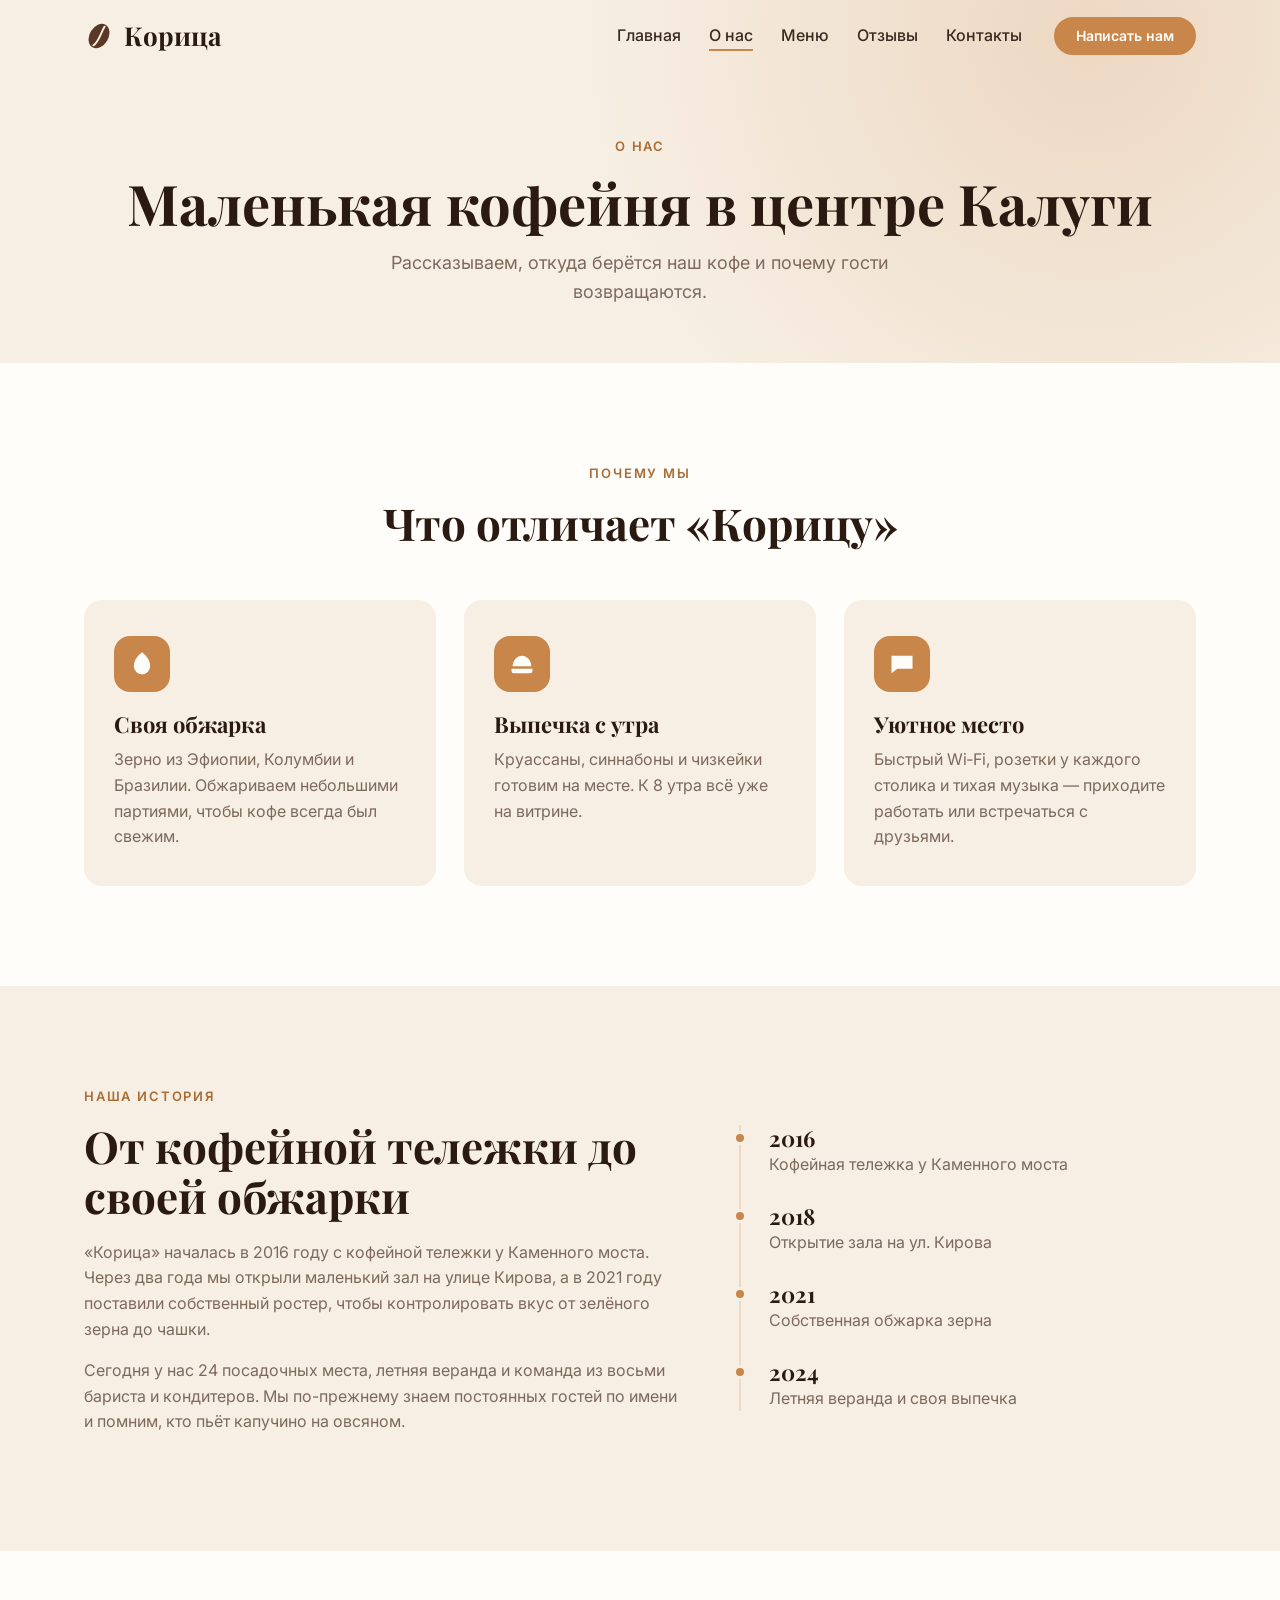
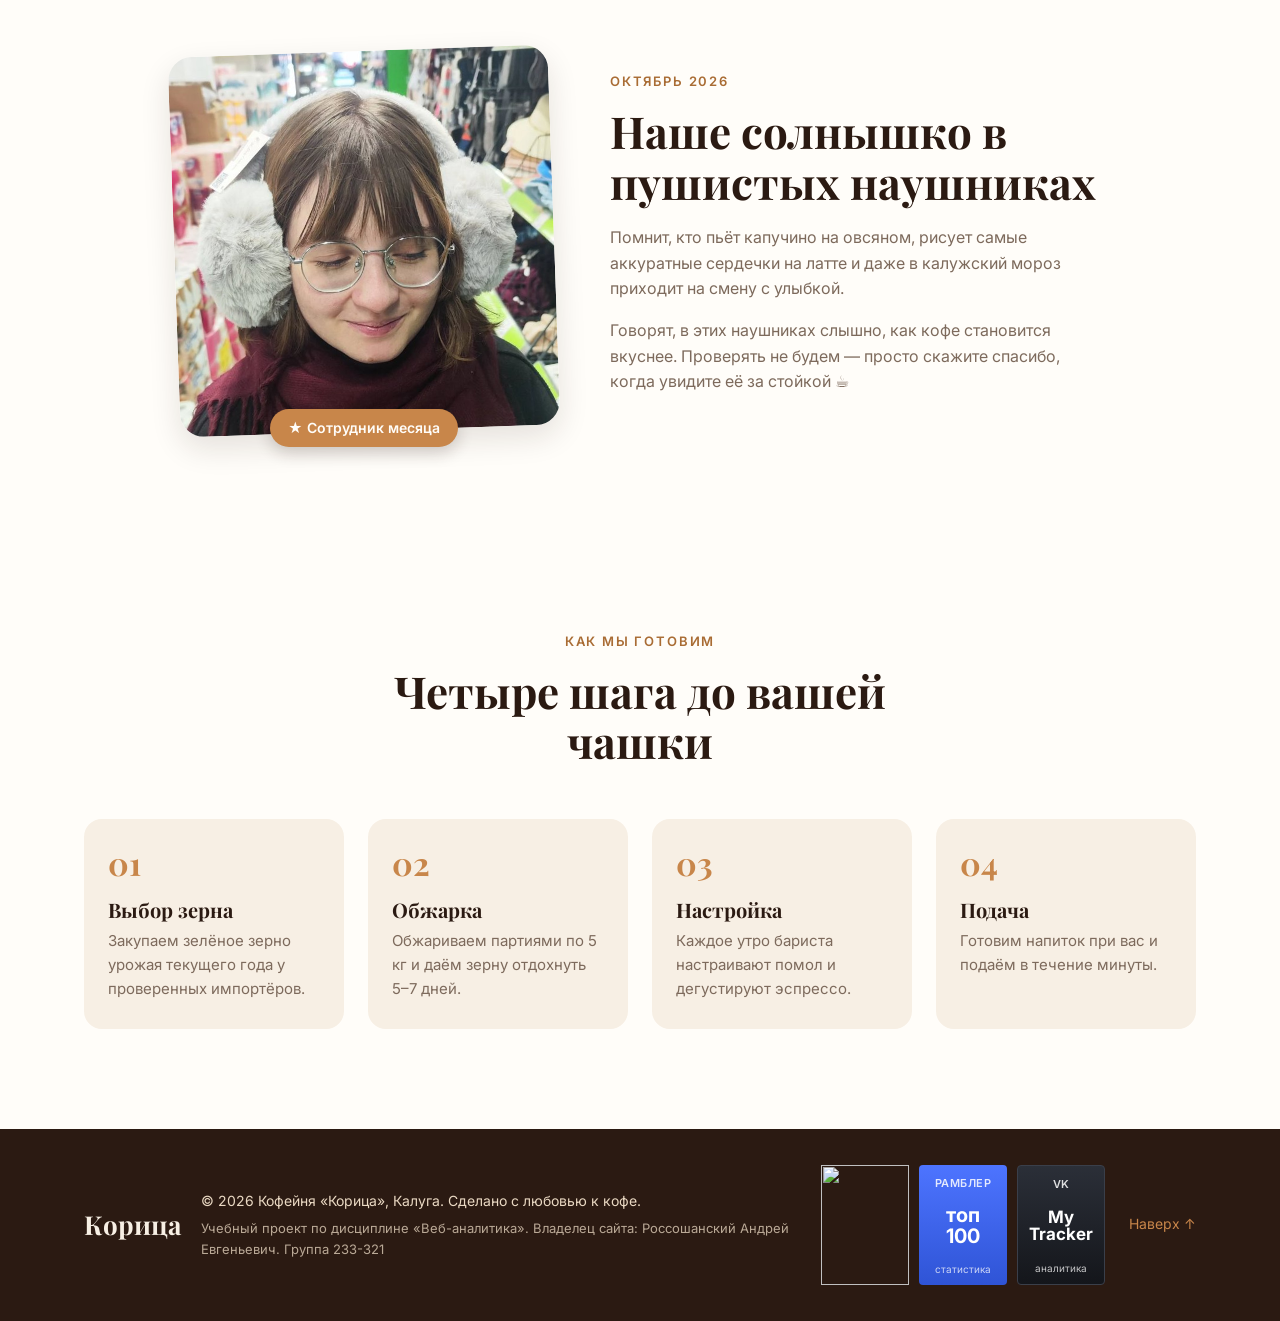
==== commit 190a055b: "Add employee of the month section to the About page Co-Authored-By: Claude Opus 5.5 <noreply@anthrop" ====
--- a/about.html
+++ b/about.html
@@ -95,6 +95,23 @@
           <li><strong>2021</strong><span>Собственная обжарка зерна</span></li>
           <li><strong>2024</strong><span>Летняя веранда и своя выпечка</span></li>
         </ul>
+      </div>
+    </section>
+
+    <!-- Employee of the month -->
+    <section class="section employee">
+      <div class="container employee__inner reveal">
+        <figure class="employee__photo">
+          <img src="img/employee-of-the-month.jpg" width="640" height="640" loading="lazy"
+               alt="Сотрудник месяца — бариста в очках и пушистых серых наушниках">
+          <span class="employee__badge">★ Сотрудник месяца</span>
+        </figure>
+        <div class="employee__text">
+          <p class="section__eyebrow">Октябрь 2026</p>
+          <h2 class="section__title">Наше солнышко в пушистых наушниках</h2>
+          <p>Помнит, кто пьёт капучино на овсяном, рисует самые аккуратные сердечки на латте и даже в калужский мороз приходит на смену с улыбкой.</p>
+          <p>Говорят, в этих наушниках слышно, как кофе становится вкуснее. Проверять не будем — просто скажите спасибо, когда увидите её за стойкой ☕</p>
+        </div>
       </div>
     </section>
 
--- a/css/style.css
+++ b/css/style.css
@@ -900,6 +900,55 @@
   color: var(--muted);
 }
 
+/* Employee of the month */
+.employee {
+  background: var(--white);
+}
+
+.employee__inner {
+  display: grid;
+  grid-template-columns: 380px 1fr;
+  gap: 56px;
+  align-items: center;
+  max-width: 980px;
+}
+
+.employee__photo {
+  position: relative;
+  margin: 0;
+}
+
+.employee__photo img {
+  width: 100%;
+  height: auto;
+  border-radius: 24px;
+  box-shadow: var(--shadow);
+  transform: rotate(-2deg);
+}
+
+.employee__badge {
+  position: absolute;
+  left: 50%;
+  bottom: -16px;
+  transform: translateX(-50%);
+  padding: 8px 18px;
+  border-radius: 999px;
+  background: var(--caramel);
+  color: var(--white);
+  font-size: 14px;
+  font-weight: 600;
+  white-space: nowrap;
+  box-shadow: 0 6px 16px rgba(43, 26, 18, 0.2);
+}
+
+.employee__text .section__title {
+  margin-bottom: 18px;
+}
+
+.employee__text p:not(.section__eyebrow) {
+  color: var(--muted);
+}
+
 /* Steps */
 .steps {
   background: var(--white);
@@ -1278,3 +1327,16 @@
     gap: 14px;
   }
 }
+
+@media (max-width: 860px) {
+  .employee__inner {
+    grid-template-columns: 1fr;
+    gap: 40px;
+    text-align: center;
+  }
+
+  .employee__photo {
+    max-width: 320px;
+    margin: 0 auto;
+  }
+}
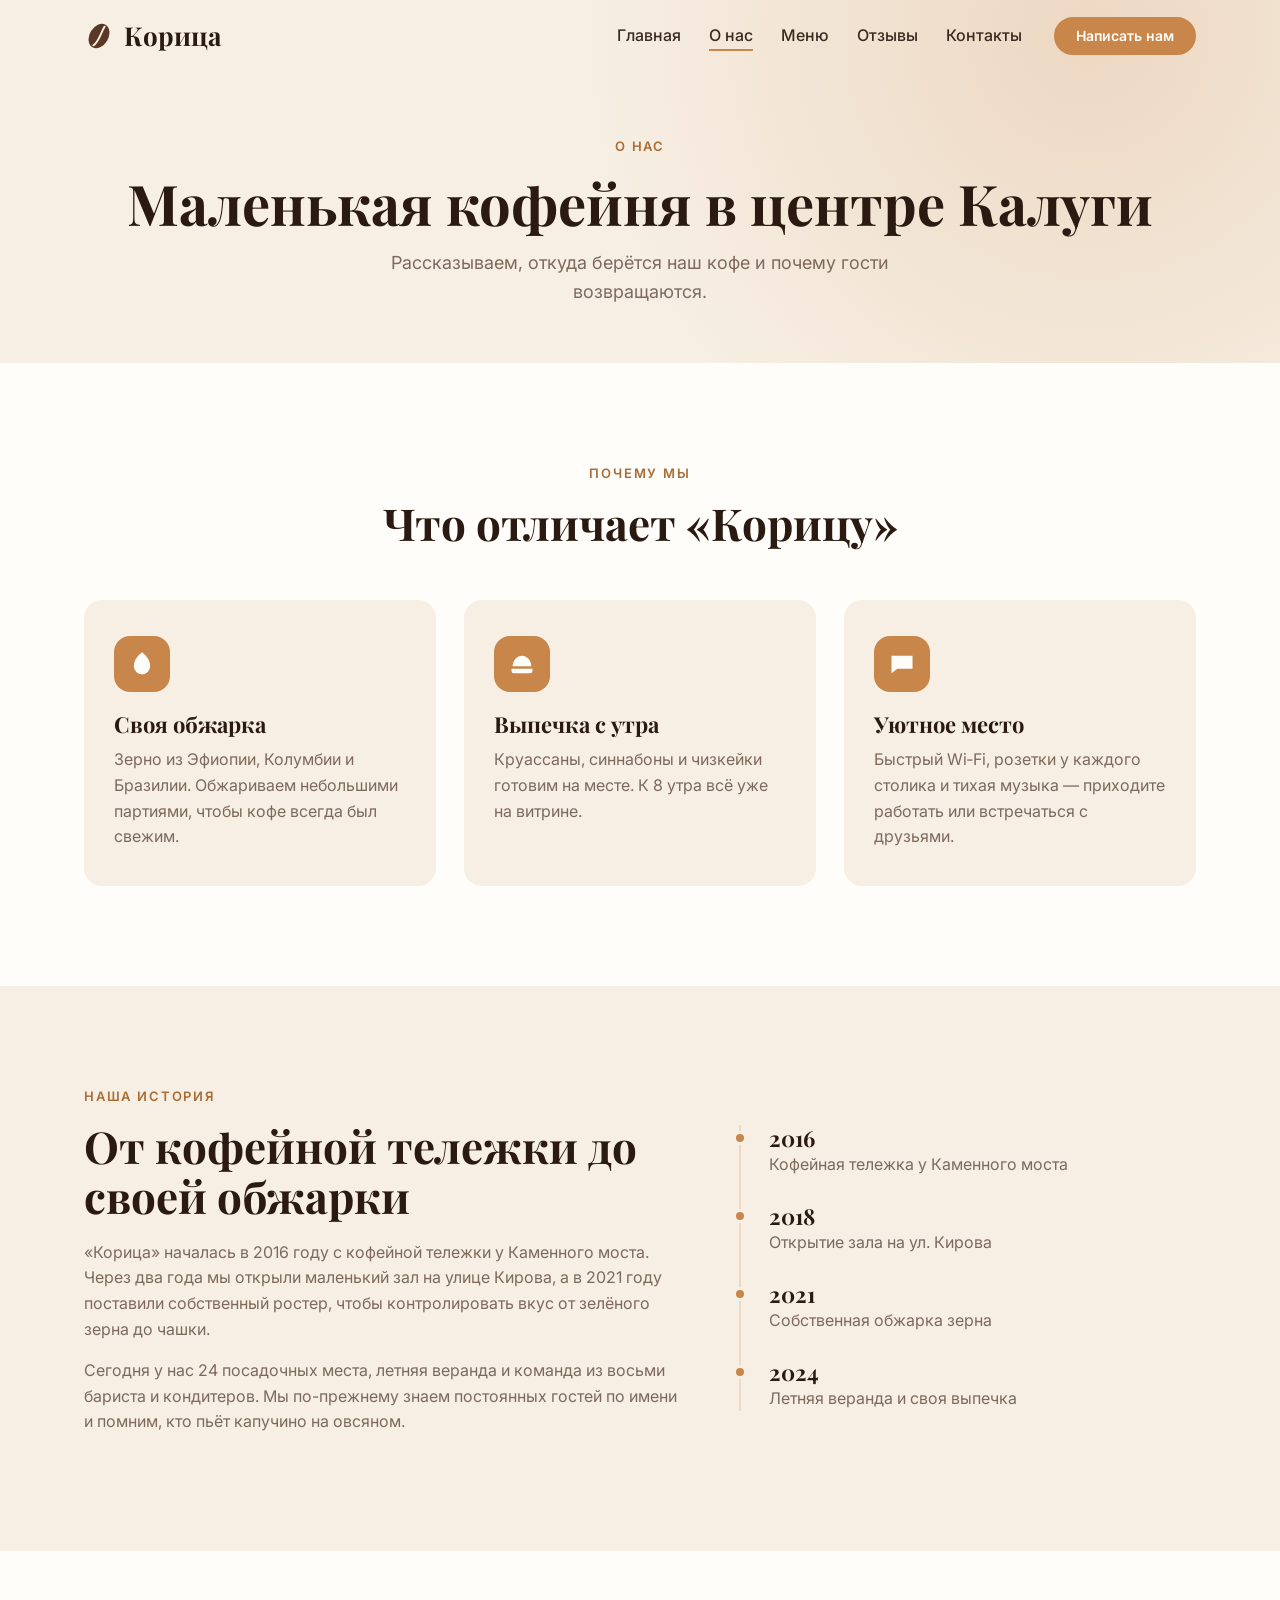
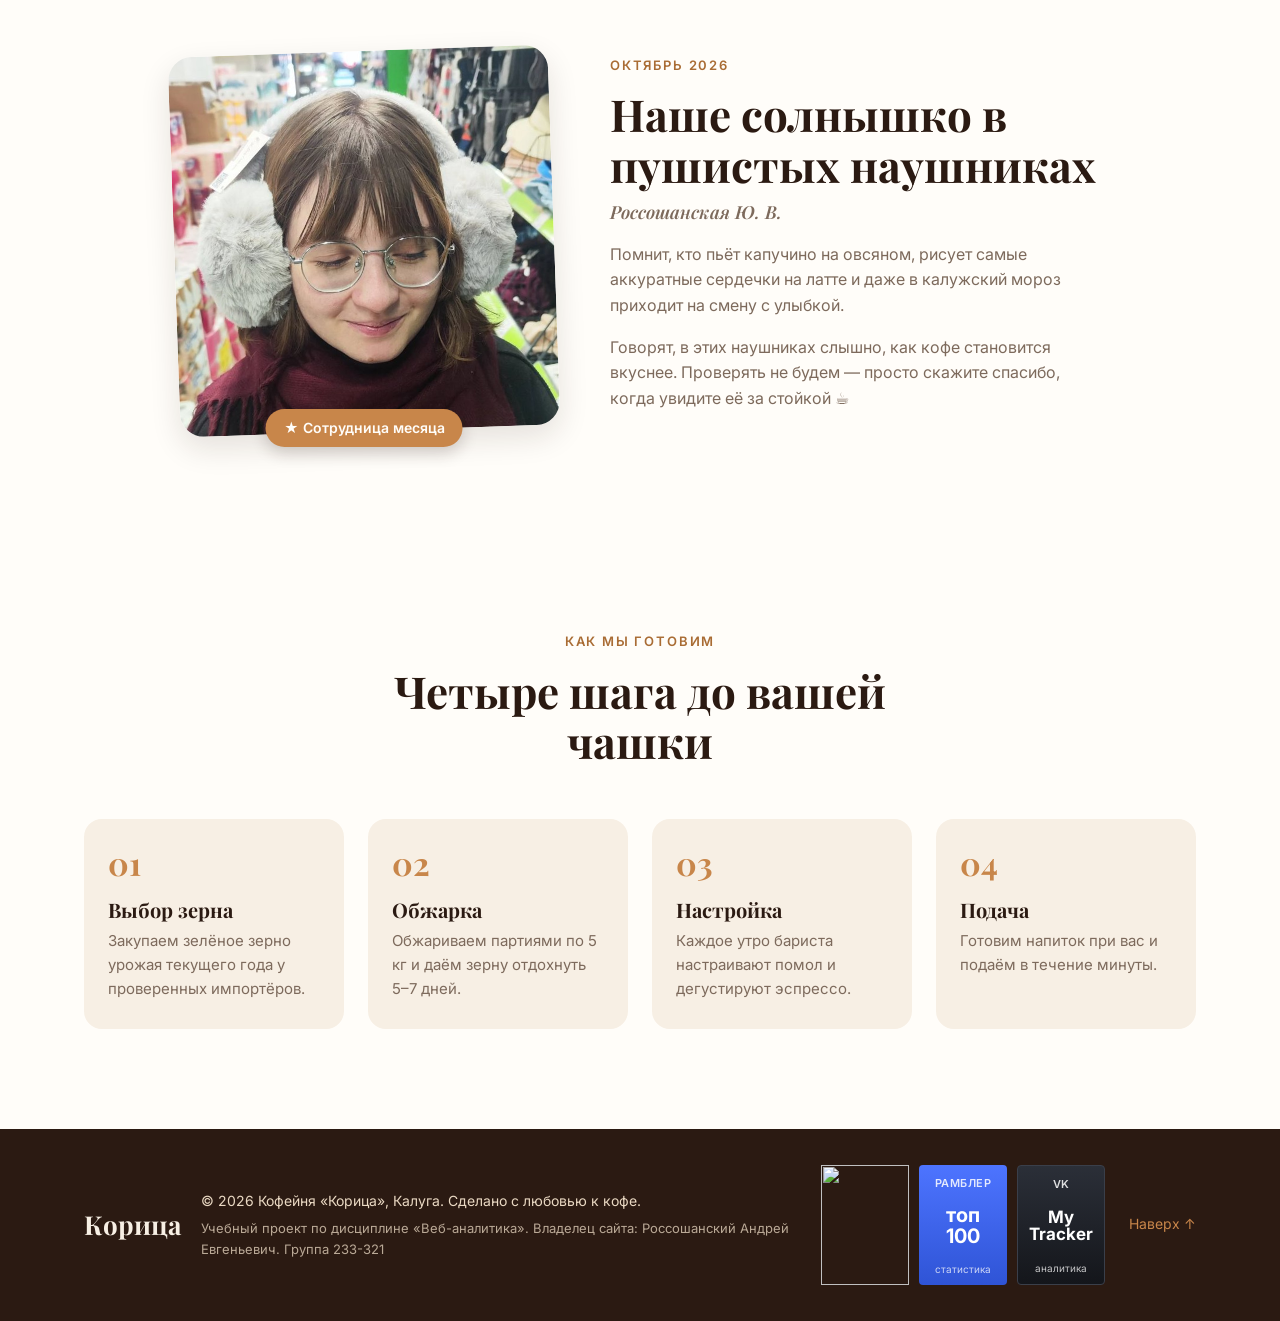
==== commit feb0db1d: "Rename to Сотрудница месяца and sign the card with her name Co-Authored-By: Claude Opus 5.5 <noreply" ====
--- a/about.html
+++ b/about.html
@@ -103,12 +103,13 @@
       <div class="container employee__inner reveal">
         <figure class="employee__photo">
           <img src="img/employee-of-the-month.jpg" width="640" height="640" loading="lazy"
-               alt="Сотрудник месяца — бариста в очках и пушистых серых наушниках">
-          <span class="employee__badge">★ Сотрудник месяца</span>
+               alt="Сотрудница месяца Россошанская Ю. В. в очках и пушистых серых наушниках">
+          <span class="employee__badge">★ Сотрудница месяца</span>
         </figure>
         <div class="employee__text">
           <p class="section__eyebrow">Октябрь 2026</p>
           <h2 class="section__title">Наше солнышко в пушистых наушниках</h2>
+          <p class="employee__name">Россошанская Ю. В.</p>
           <p>Помнит, кто пьёт капучино на овсяном, рисует самые аккуратные сердечки на латте и даже в калужский мороз приходит на смену с улыбкой.</p>
           <p>Говорят, в этих наушниках слышно, как кофе становится вкуснее. Проверять не будем — просто скажите спасибо, когда увидите её за стойкой ☕</p>
         </div>
--- a/css/style.css
+++ b/css/style.css
@@ -942,7 +942,14 @@
 }
 
 .employee__text .section__title {
-  margin-bottom: 18px;
+  margin-bottom: 10px;
+}
+
+.employee__text .employee__name {
+  margin: 0 0 18px;
+  font: 600 18px/1.3 var(--font-head);
+  font-style: italic;
+  color: var(--caramel-dark);
 }
 
 .employee__text p:not(.section__eyebrow) {
